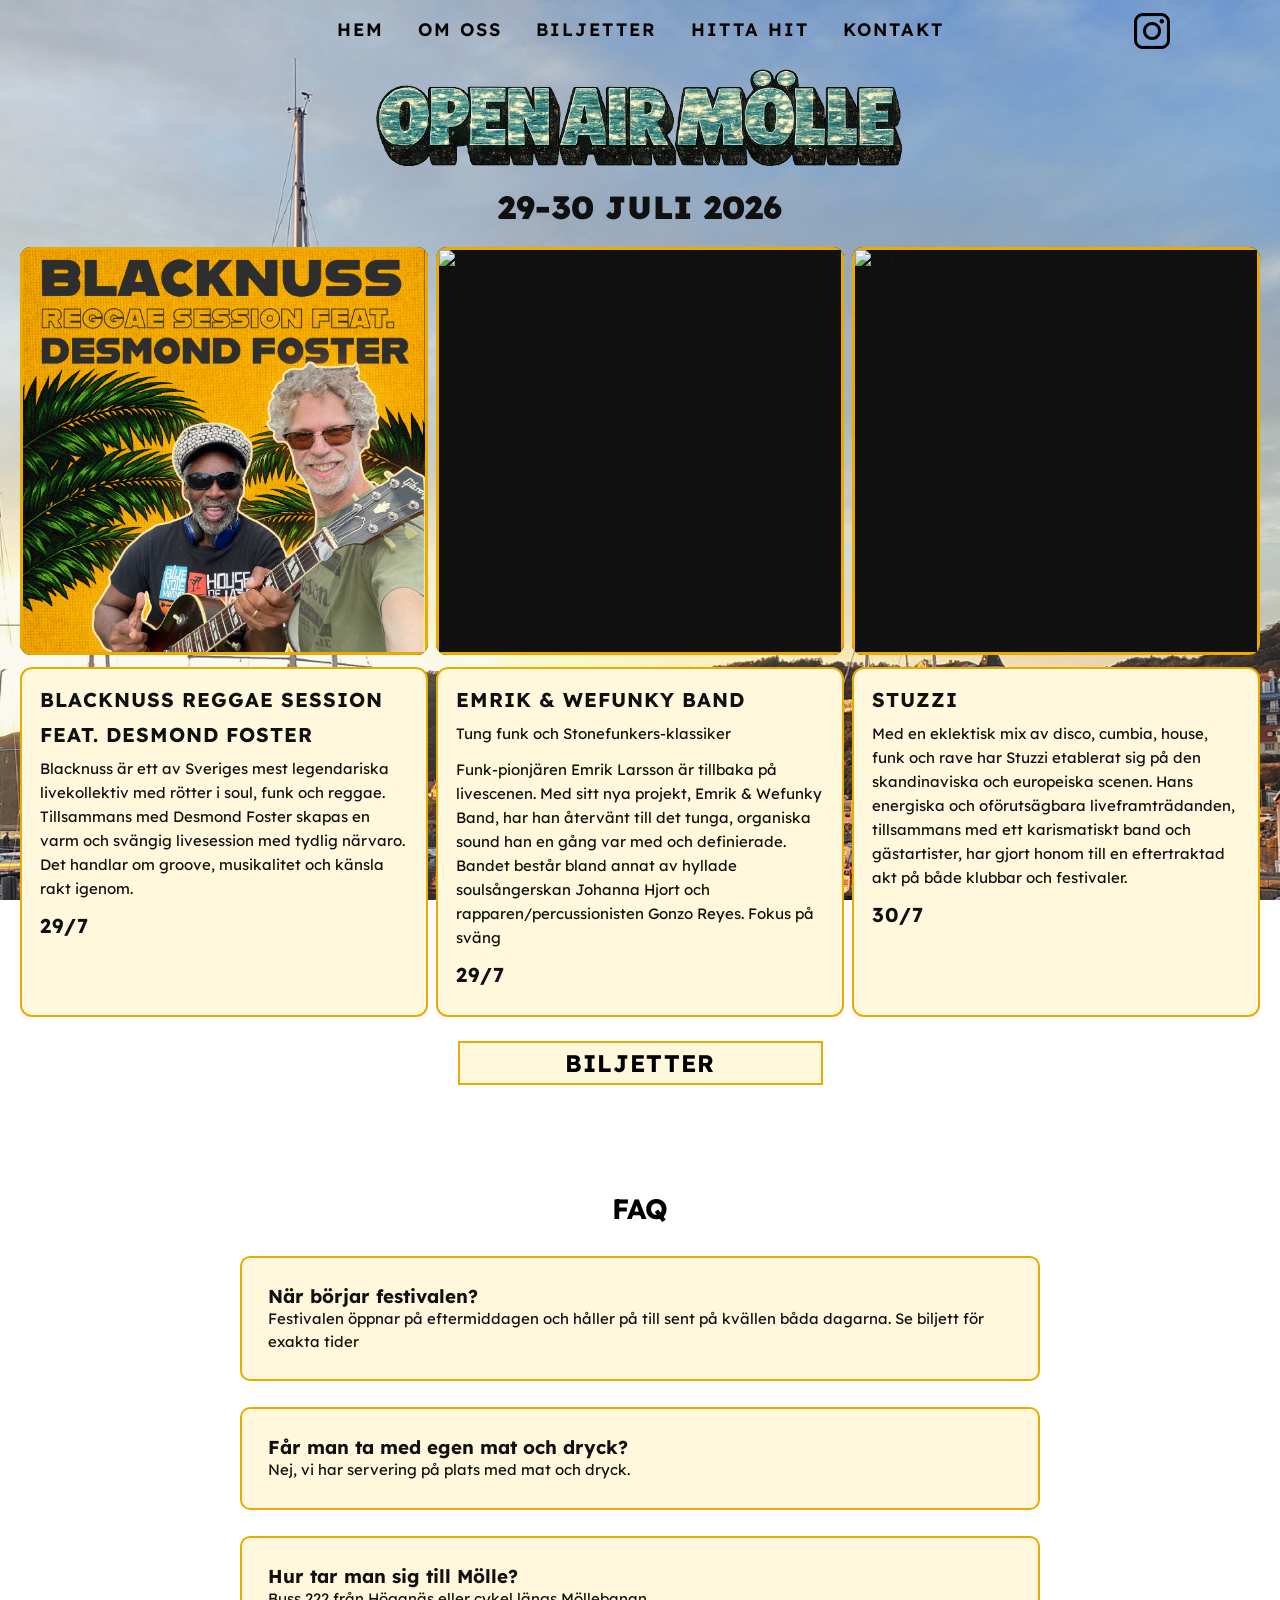
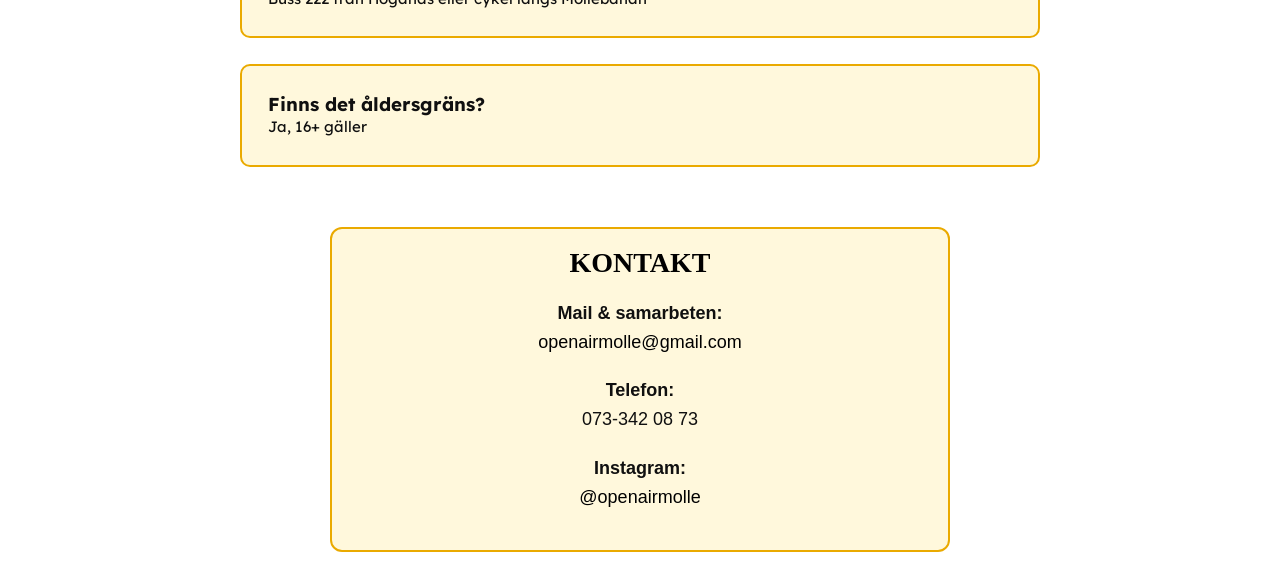
==== index.html @ 1f4f0c04 "Add files via upload" ====
<!DOCTYPE html>
<html lang="sv">
<head>
  <link rel="stylesheet" href="style.css">
  <meta charset="UTF-8" />
  <meta name="viewport" content="width=device-width, initial-scale=1.0" />
  <title>Open Air Mölle</title>
<link href="https://fonts.googleapis.com/css2?family=Lexend:wght@300;400;600;700&display=swap" rel="stylesheet">
</head>

<body>
<header class="nav">
  <nav class="nav-links">
    <a href="#hem">Hem</a>
    <a href="om-oss.html">Om oss</a>
    <a href="https://www.tickster.com/se/sv/start">Biljetter</a>
    <a href="https://maps.app.goo.gl/mzciJVizkhshkZ998">Hitta hit</a>
    <a href="#kontakt">Kontakt</a>
    
  </nav>

<a class="instagram" href="https://www.instagram.com/openairmolle" target="_blank">
  <img src="images/instagram.png" alt="Instagram">
</a>
</header>

  <main class="page">
    <!-- Byt till din logga/textbild -->
    <img class="logo" src="images/logo.png" alt="Open Air Mölle" />

    <div class="date-top">29-30 JULI 2026</div>

    <section class="artist-grid" aria-label="Artister">
      <article class="artist-card card-blacknuss">
        <img src="images/blacknuss.png" alt="Blacknuss Reggae Session feat. Desmond Foster" />
      </article>

      <article class="artist-card card-emrik">
        <img src="images/emrik.png" alt="Emrik & Wefunky Band" />
      </article>

      <article class="artist-card card-stuzzi">
        <img src="images/stuzzi.png" alt="Stuzzi" />
      </article>
    </section>

<div class="artist-info">

  <div class="info-bubble">
    <h3>Blacknuss Reggae Session</h3> <h3>feat. Desmond Foster</h3>
    <p>
      Blacknuss är ett av Sveriges mest legendariska livekollektiv med rötter i soul, funk och reggae.
      Tillsammans med Desmond Foster skapas en varm och svängig livesession med tydlig närvaro.
      Det handlar om groove, musikalitet och känsla rakt igenom.
    </p>
    <p>
       
    </p>
    <h3>
29/7
</h3>
  </div>

  <div class="info-bubble">
    <h3>Emrik & Wefunky Band</h3>
    <p>
     Tung funk och Stonefunkers-klassiker
</p>
 
<p>
Funk-pionjären Emrik Larsson är tillbaka på livescenen. 
Med sitt nya projekt, Emrik & Wefunky Band, 
har han återvänt till det tunga, organiska sound 
han en gång var med och definierade. Bandet består 
bland annat av hyllade soulsångerskan Johanna Hjort 
och rapparen/percussionisten Gonzo Reyes. Fokus på sväng
</p>
<h3>
29/7
</h3>
  </div>

  <div class="info-bubble">
    <h3>Stuzzi</h3>
    <p>
      Med en eklektisk mix av disco, cumbia, house, funk och rave har 
      Stuzzi etablerat sig på den skandinaviska och europeiska scenen. 
      Hans energiska och oförutsägbara liveframträdanden, 
      tillsammans med ett karismatiskt band och gästartister, 
      har gjort honom till en eftertraktad akt på både 
      klubbar och festivaler.
    </p>
    <h3>
30/7
</h3>
  </div>

</div>

    <div class="ticket-wrap">
      <a class="ticket-button" href="https://www.tickster.com/se/sv/start">Biljetter</a>
    </div>
  </main>

<section class="faq">

  <h2>FAQ</h2>

  <div class="faq-item">
    <h3>När börjar festivalen?</h3>
    <div class="faq-answer">
      <p>Festivalen öppnar på eftermiddagen och håller på till sent på kvällen båda dagarna. Se biljett för exakta tider</p>
    </div>
  </div>

  <div class="faq-item">
    <h3>Får man ta med egen mat och dryck?</h3>
    <div class="faq-answer">
      <p>Nej, vi har servering på plats med mat och dryck.</p>
    </div>
  </div>

  <div class="faq-item">
    <h3>Hur tar man sig till Mölle?</h3>
    <div class="faq-answer">
      <p>Buss 222 från Höganäs eller cykel längs Möllebanan</p>
    </div>
  </div>

  <div class="faq-item">
    <h3>Finns det åldersgräns?</h3>
    <div class="faq-answer">
      <p>Ja, 16+ gäller</p>
    </div>
  </div>

</section>

  <main class="container">
  <section class="info-bubble contact-bubble" id="kontakt">
    <h1>Kontakt</h1>

    <p>
      <strong>Mail & samarbeten:</strong><br>
      <a href="mailto:openairmolle@gmail.com">openairmolle@gmail.com</a>
    </p>

    <p>
      <strong>Telefon:</strong><br>
      073-342 08 73
    </p>

    <p>
      <strong>Instagram:</strong><br>
      <a href="https://www.instagram.com/openairmolle" target="_blank">@openairmolle</a>
    </p>
  </section>
</main>

</body>
</html>
---- style.css ----
@font-face {
  font-family: "FestivalDisplay";
  src: url("fonts/din-font.woff2") format("woff2");
  font-weight: 900;
}

@font-face {
  font-family: "FestivalSerif";
  src: url("fonts/serif-font.woff2") format("woff2");
}

* {
  box-sizing: border-box;
  margin: 0;
  padding: 0;
}

body {
  background: url("images/kullaberg.png") no-repeat center center fixed;
  background-size: cover;
  color: #101010;
  font-family: "Lexend", Arial, sans-serif;
  min-height: 100vh;
}

h1, h2, h3 {
  font-family: "Lexend", sans-serif;
  font-weight: 700;
}

/* NAV */
.nav {
  width: 100%;
  max-width: 1100px;
  margin: 0 auto;
  padding: 18px 20px 0;
  position: relative;
  display: flex;
  justify-content: center;
  align-items: center;
}

.nav-links {
  display: flex;
  gap: 34px;
}

.nav-links a {
  font-family: "Lexend", sans-serif;
  font-weight: 600;
  font-size: 18px;
  color: #000000;
  text-transform: uppercase;
  text-decoration: none;
  letter-spacing: 2px;
}

.nav-links a:hover {
  color: #eaaa00;
}

.instagram {
  position: absolute;
  right: 20px;
  top: 13px;
  width: 36px;
  height: 36px;
}

.instagram img {
  width: 100%;
  height: 100%;
  object-fit: contain;
}

.instagram:hover {
  transform: scale(1.1);
}

/* STARTSIDA */
.page {
  width: 100%;
  min-height: 100vh;
  padding: 18px 20px 46px;
  display: flex;
  flex-direction: column;
  align-items: center;
}

.logo {
  width: min(540px, 74vw);
  display: block;
  margin: 0 auto 4px;
}

.date-top {
  font-family: "Lexend", sans-serif;
  font-size: clamp(24px, 2.5vw, 34px);
  line-height: 1;
  font-weight: 900;
  letter-spacing: 0.1px;
  margin-bottom: 24px;
  text-align: center;
}

.artist-grid {
  width: 100%;
  display: grid;
  grid-template-columns: repeat(3, 1fr);
  gap: 8px;
}

.artist-card {
  position: relative;
  aspect-ratio: 1 / 1;
  border-radius: 11px;
  overflow: hidden;
  background: #111;
}

.artist-card img {
  width: 100%;
  height: 100%;
  border: 3px solid #eaaa00;
  object-fit: contain;
  display: block;
}

.artist-info {
  width: 100%;
  display: grid;
  grid-template-columns: repeat(3, 1fr);
  gap: 8px;
  margin-top: 12px;
}

.info-bubble {
  background: #fff8dc;
  border: 2px solid #eaaa00;
  border-radius: 12px;
  padding: 18px;
  text-align: left;
}

.info-bubble h3 {
  font-family: "Lexend", sans-serif;
  font-size: 20px;
  margin-bottom: 10px;
  text-transform: uppercase;
  letter-spacing: 1px;
}

.info-bubble p {
  font-size: 15px;
  line-height: 1.6;
  margin-bottom: 12px;
}

.ticket-wrap {
  margin-top: 24px;
  display: flex;
  justify-content: center;
  width: 100%;
}

.ticket-button {
  width: 365px;
  height: 44px;
  border: 2px solid #eaaa00;
  background: #fff8dc;
  color: #000000;
  font-family: "Lexend", sans-serif;
  font-size: 24px;
  font-weight: 700;
  text-transform: uppercase;
  letter-spacing: 1px;
  cursor: pointer;
  display: inline-flex;
  align-items: center;
  justify-content: center;
  text-decoration: none;
}

.ticket-button:hover {
  background: #c7ff6c;
  color: #ffffff;
}

/* UNDERSIDOR */
.container {
  max-width: 800px;
  margin: 60px auto 0;
  padding: 0 20px;
}

.container h1 {
  text-align: center;
  font-family: "FestivalSerif", Georgia, serif;
  font-size: 40px;
  margin-bottom: 30px;
}

.container p {
  font-family: Arial, Helvetica, sans-serif, "Times New Roman", serif;
  font-size: 18px;
  line-height: 1.6;
  margin-bottom: 20px;
}

.back {
  display: inline-block;
  margin-bottom: 30px;
  text-decoration: none;
  font-weight: bold;
  color: #11175c;
}

/* MOBIL */
@media (max-width: 900px) {
  .artist-grid,
  .artist-info {
    grid-template-columns: 1fr;
  }

  .nav-links {
    gap: 18px;
    flex-wrap: wrap;
    justify-content: center;
    padding-right: 42px;
  }

  .nav-links a {
    font-size: 15px;
  }
}

@media (max-width: 480px) {
  .page {
    padding: 14px 12px 34px;
  }

  .ticket-button {
    width: 100%;
  }
}
.contact {
  max-width: 600px;
  margin: 60px auto;
  text-align: center;
}

.contact h1 {
  font-family: "consolas", sans-serif;
  font-size: 36px;
  margin-bottom: 20px;
  letter-spacing: 1px;
}

.contact p {
  
  margin-bottom: 18px;
  line-height: 1.6;
}

.contact-bubble {
  width: 620px;
  margin: 40px auto 0;
  text-align: center;
  margin-bottom: 30px;
}

.contact-bubble h1 {
  font-family: "consolas";
  font-size: 28px;
  text-transform: uppercase;
  color: #000000;
  margin-bottom: 20px;
}

.contact-bubble a {
  color: #000000;
  text-decoration: none;
}

.contact-bubble a:hover {
  color: #eaaa00;
}

.about-bubble {
  max-width: 800px;
  margin: 60px auto 0;
  text-align: left;
}

.about-bubble h1 {
  font-family: "Lexend", sans-serif;
  font-size: 28px;
  text-transform: uppercase;
  color: #000000;
  margin-bottom: 20px;
}

.about-bubble p {
  font-family: arial, sans-serif;
  font-size: 18px;
  line-height: 1.6;
  margin-bottom: 18px;
}

.faq {
  width: 100%;
  max-width: 800px;
  margin: 60px auto 0;
}

.faq h2 {
  font-family: "Lexend", sans-serif;
  font-size: 28px;
  text-align: center;
  margin-bottom: 30px;
  color: #000000;
}

.faq-item {
  border: 2px solid #eaaa00;
  border-radius: 10px;
  margin-bottom: 26px;
  background: #fff8dc;
  padding: 26px; /* flytta padding hit */
}

.faq-question {
  font-family: "Lexend", sans-serif;
  font-weight: 700;
  font-size: 18px;
  margin-bottom: 20px; /* lite luft till svaret */
}

.faq-answer {
  font-size: 15px;
  line-height: 1.5;
}
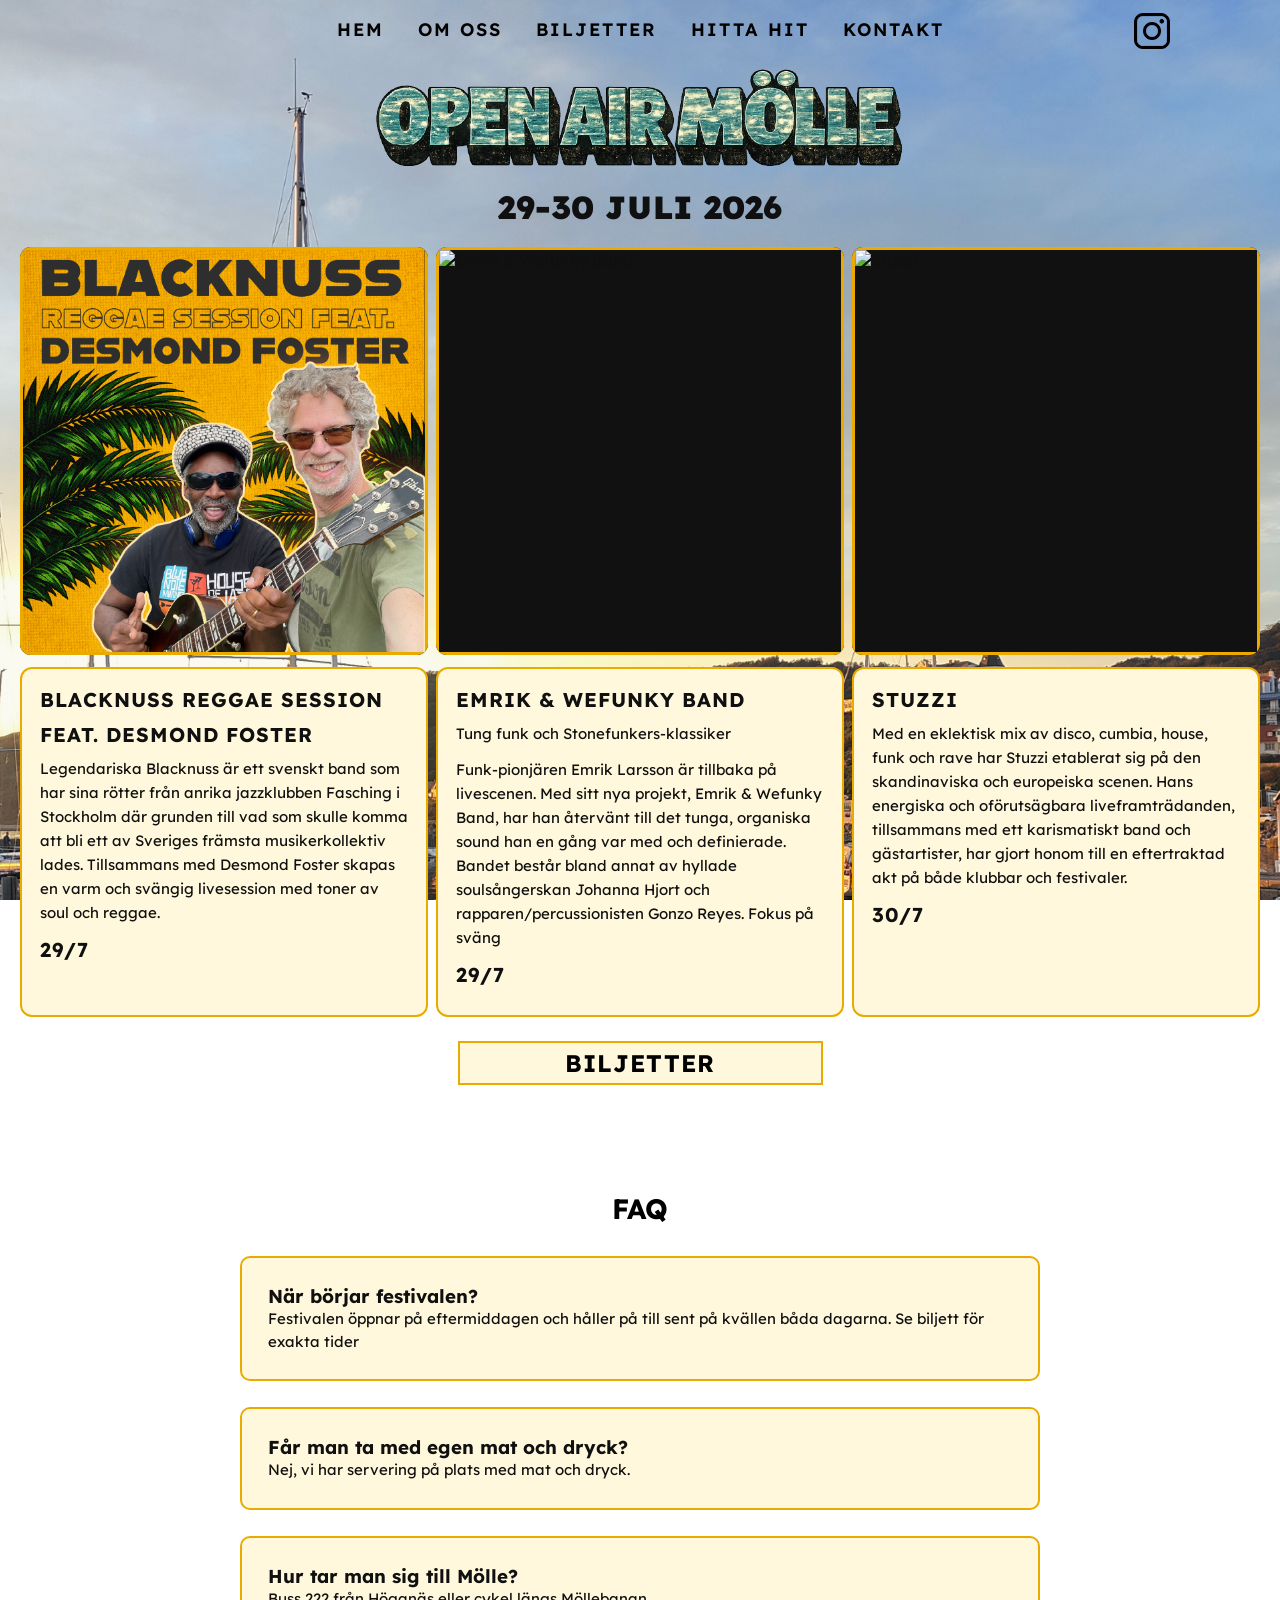
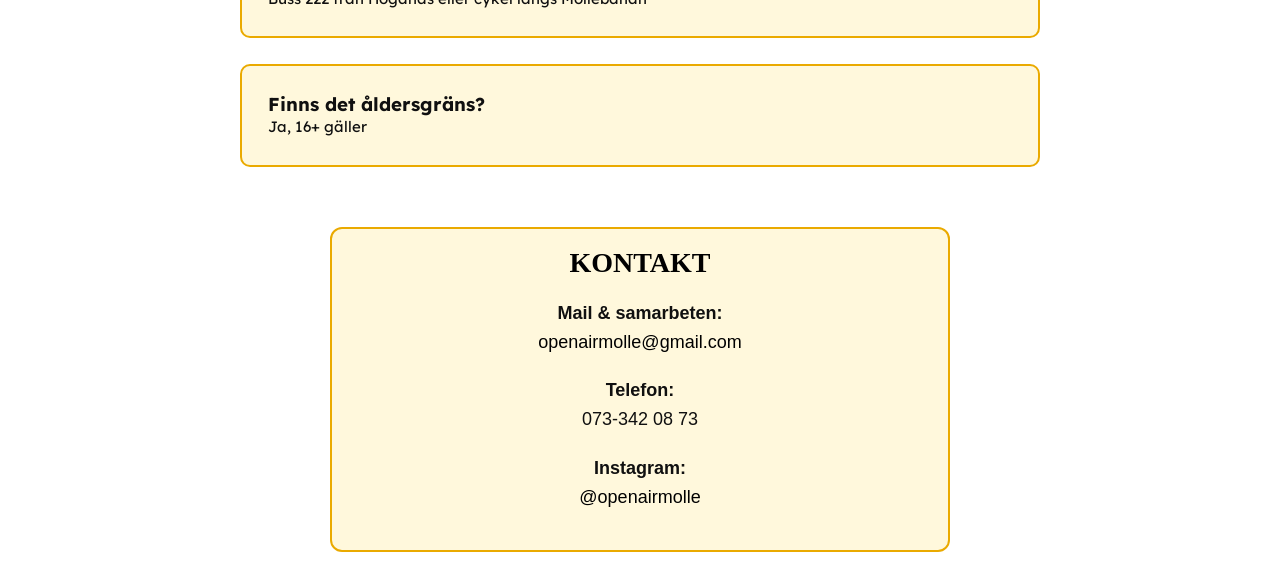
==== commit ab9042e8: "Update index.html" ====
--- a/index.html
+++ b/index.html
@@ -13,7 +13,7 @@
   <nav class="nav-links">
     <a href="#hem">Hem</a>
     <a href="om-oss.html">Om oss</a>
-    <a href="https://www.tickster.com/se/sv/start">Biljetter</a>
+    <a href="https://www.tickster.com/se/sv/events/jj0ky2hddr0dg1w/2026-07-29/open-air-molle-by-the-shore">Biljetter</a>
     <a href="https://maps.app.goo.gl/mzciJVizkhshkZ998">Hitta hit</a>
     <a href="#kontakt">Kontakt</a>
     
@@ -49,9 +49,7 @@
   <div class="info-bubble">
     <h3>Blacknuss Reggae Session</h3> <h3>feat. Desmond Foster</h3>
     <p>
-      Blacknuss är ett av Sveriges mest legendariska livekollektiv med rötter i soul, funk och reggae.
-      Tillsammans med Desmond Foster skapas en varm och svängig livesession med tydlig närvaro.
-      Det handlar om groove, musikalitet och känsla rakt igenom.
+      Legendariska Blacknuss är ett svenskt band som har sina rötter från anrika jazzklubben Fasching i Stockholm där grunden till vad som skulle komma att bli ett av Sveriges främsta musikerkollektiv lades. Tillsammans med Desmond Foster skapas en varm och svängig livesession med toner av soul och reggae.
     </p>
     <p>
        
@@ -98,7 +96,7 @@
 </div>
 
     <div class="ticket-wrap">
-      <a class="ticket-button" href="https://www.tickster.com/se/sv/start">Biljetter</a>
+      <a class="ticket-button" href="https://www.tickster.com/se/sv/events/jj0ky2hddr0dg1w/2026-07-29/open-air-molle-by-the-shore">Biljetter</a>
     </div>
   </main>
 
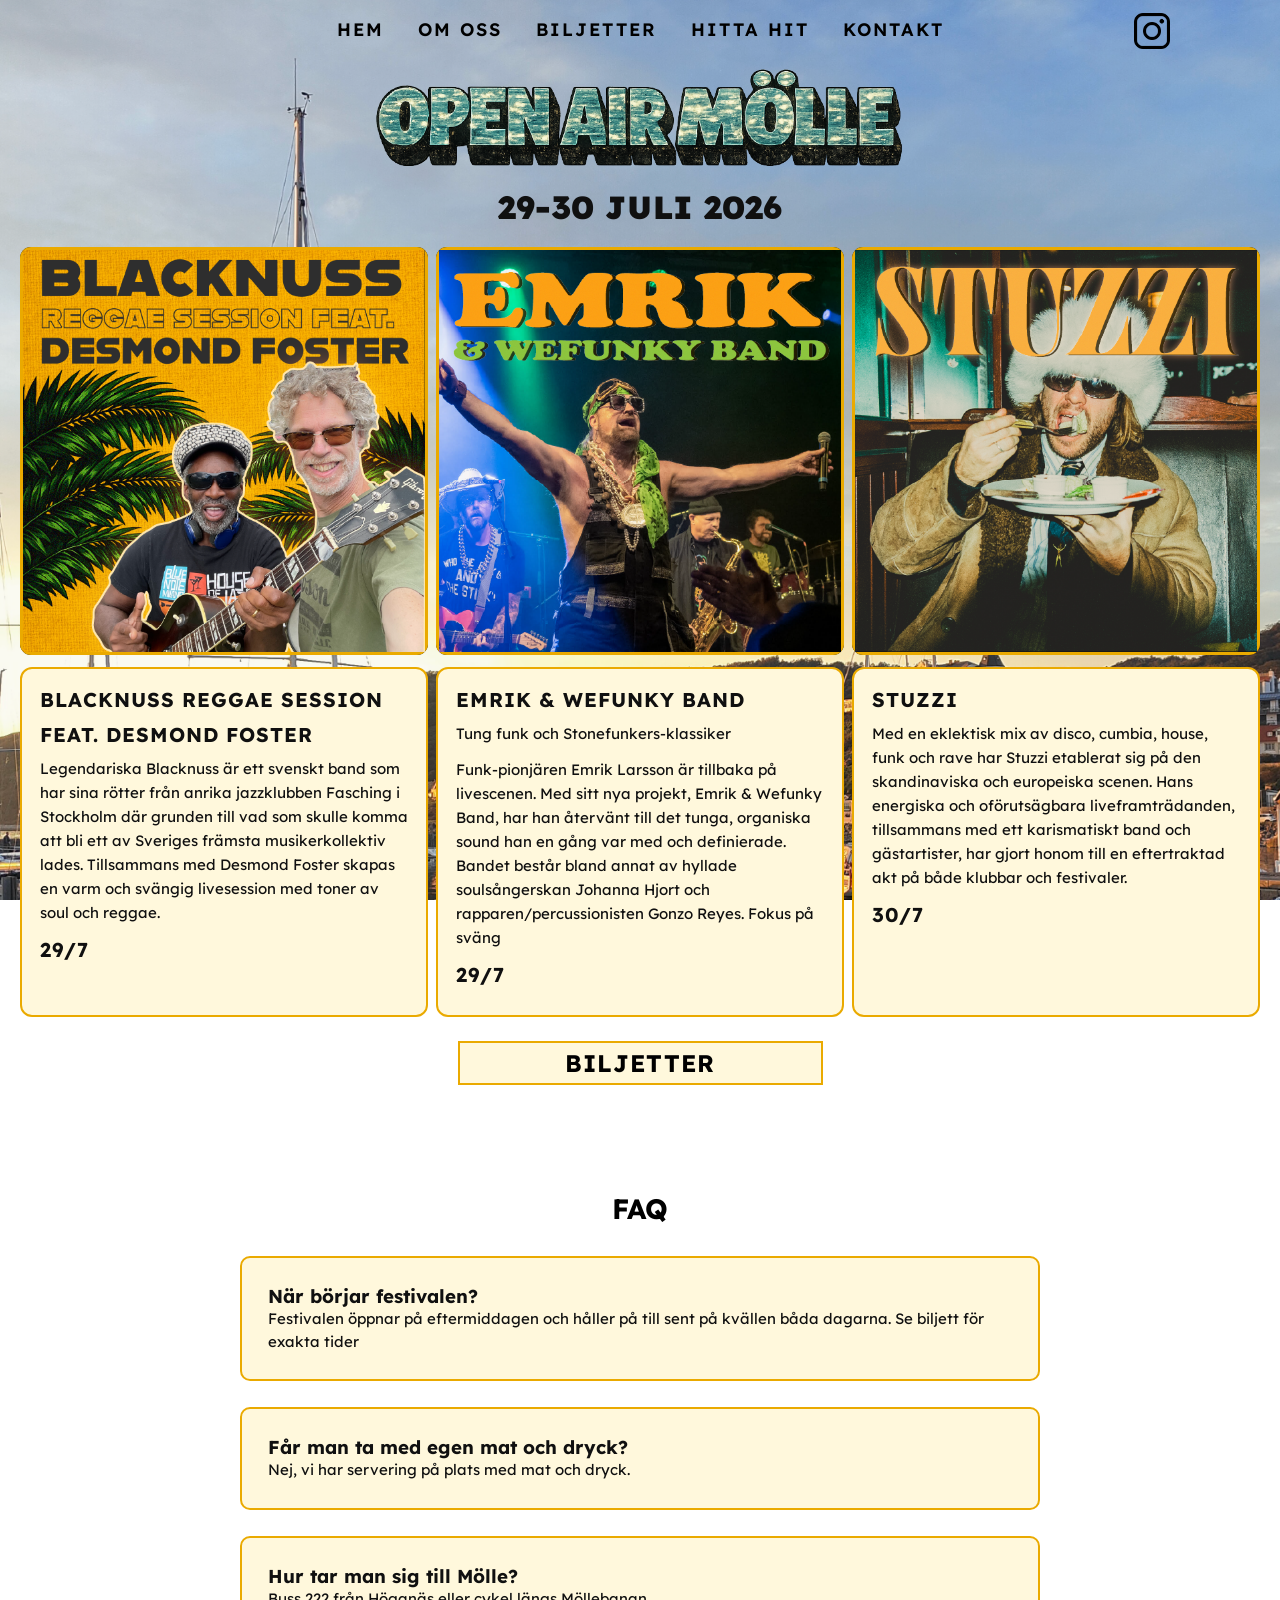
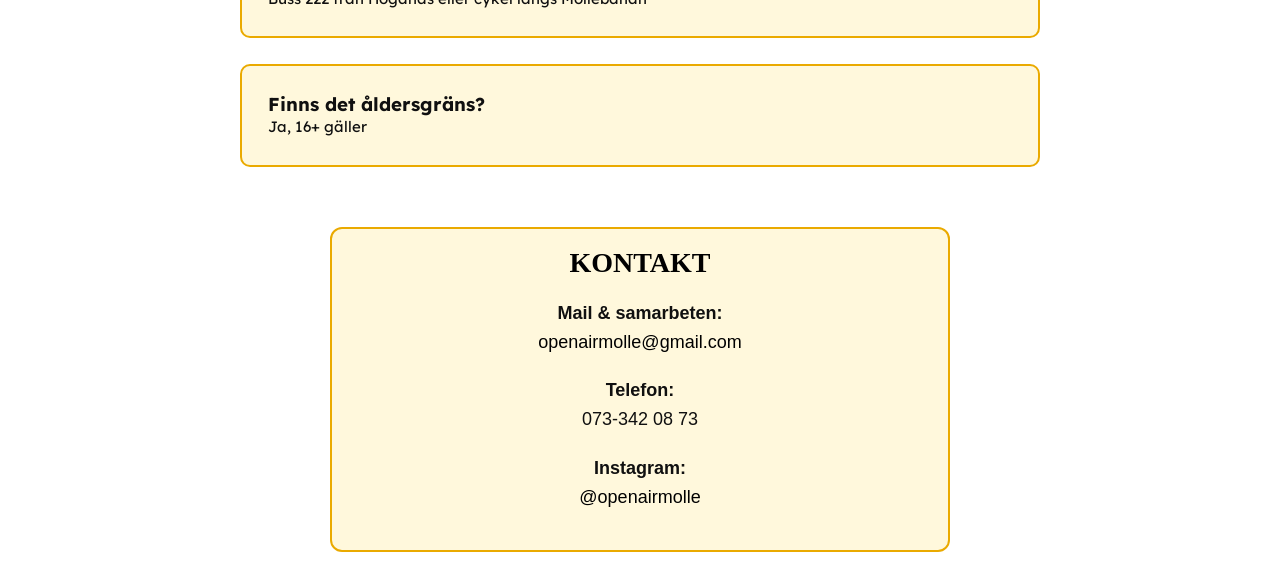
==== commit af443db1: "Update index.html" ====
--- a/index.html
+++ b/index.html
@@ -36,11 +36,11 @@
       </article>
 
       <article class="artist-card card-emrik">
-        <img src="images/emrik.png" alt="Emrik & Wefunky Band" />
+        <img src="images/Emrik.png" alt="Emrik & Wefunky Band" />
       </article>
 
       <article class="artist-card card-stuzzi">
-        <img src="images/stuzzi.png" alt="Stuzzi" />
+        <img src="images/Stuzzi.png" alt="Stuzzi" />
       </article>
     </section>
 
